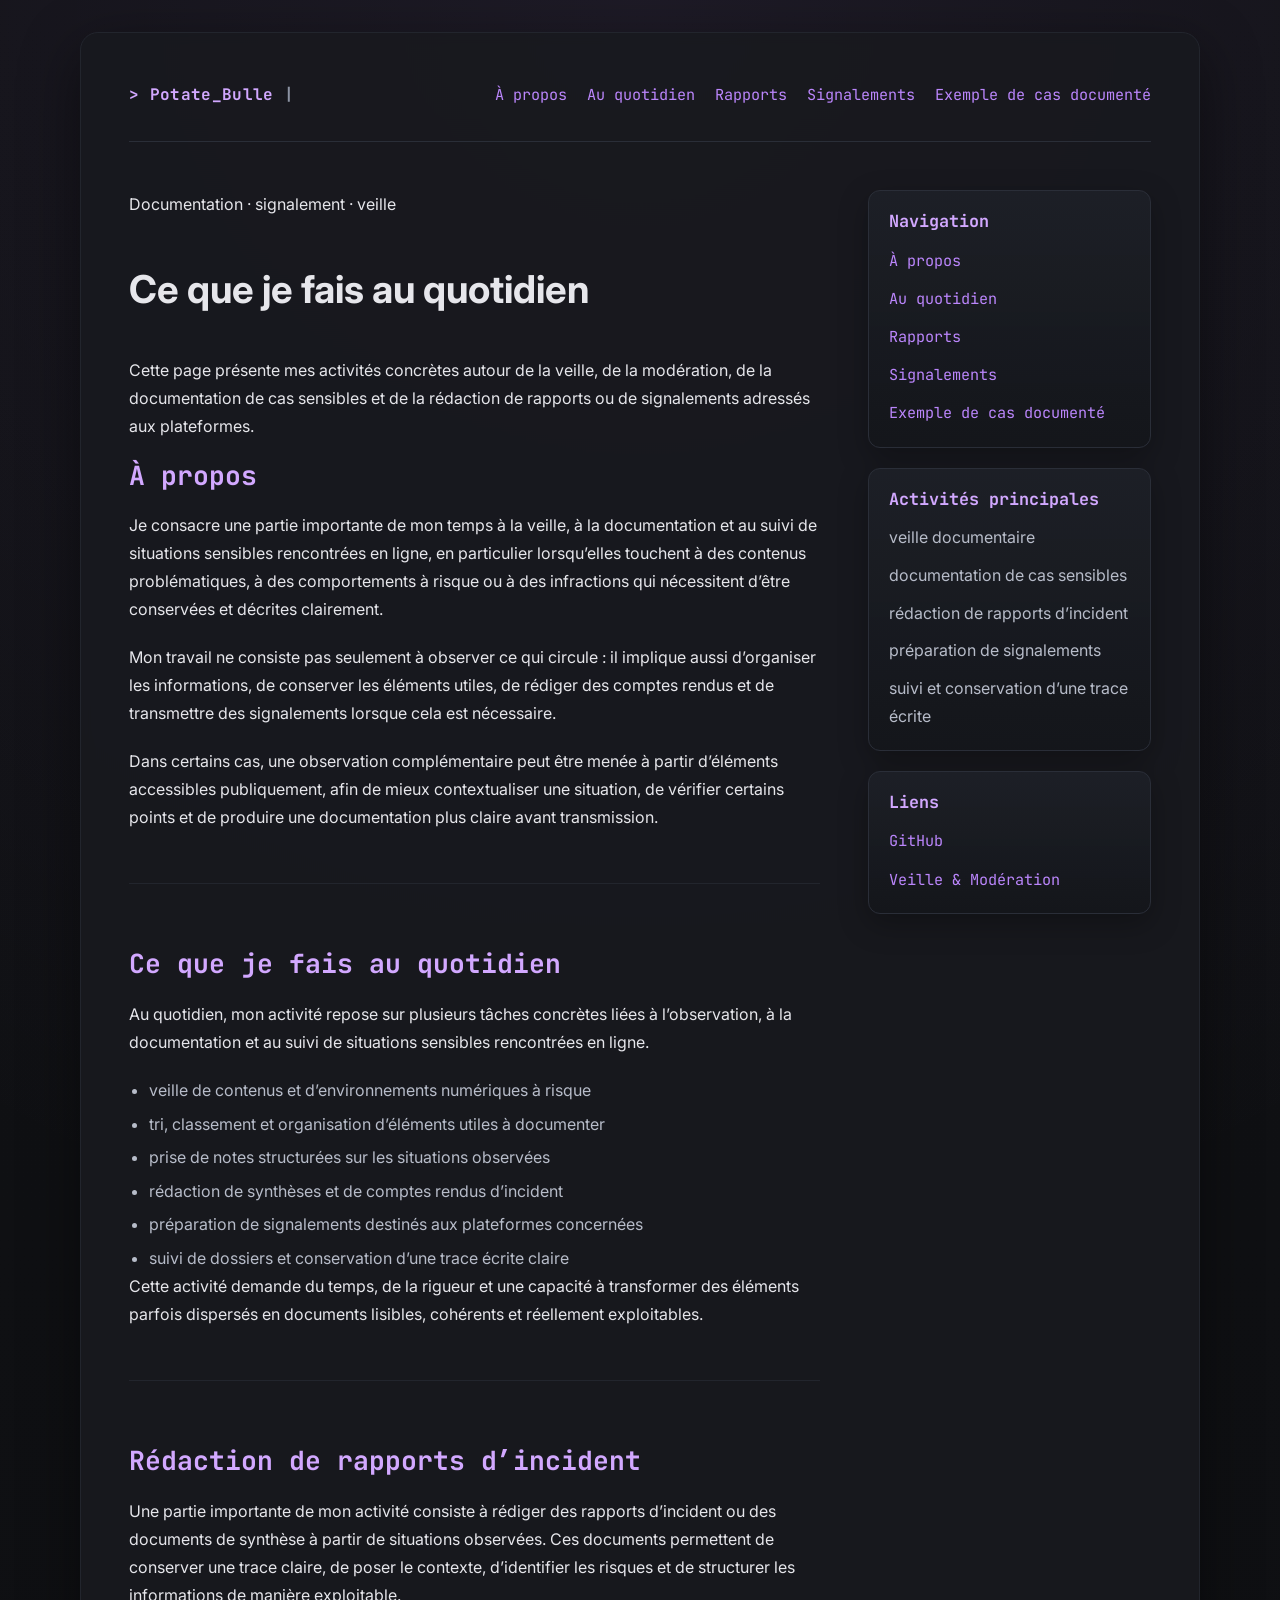
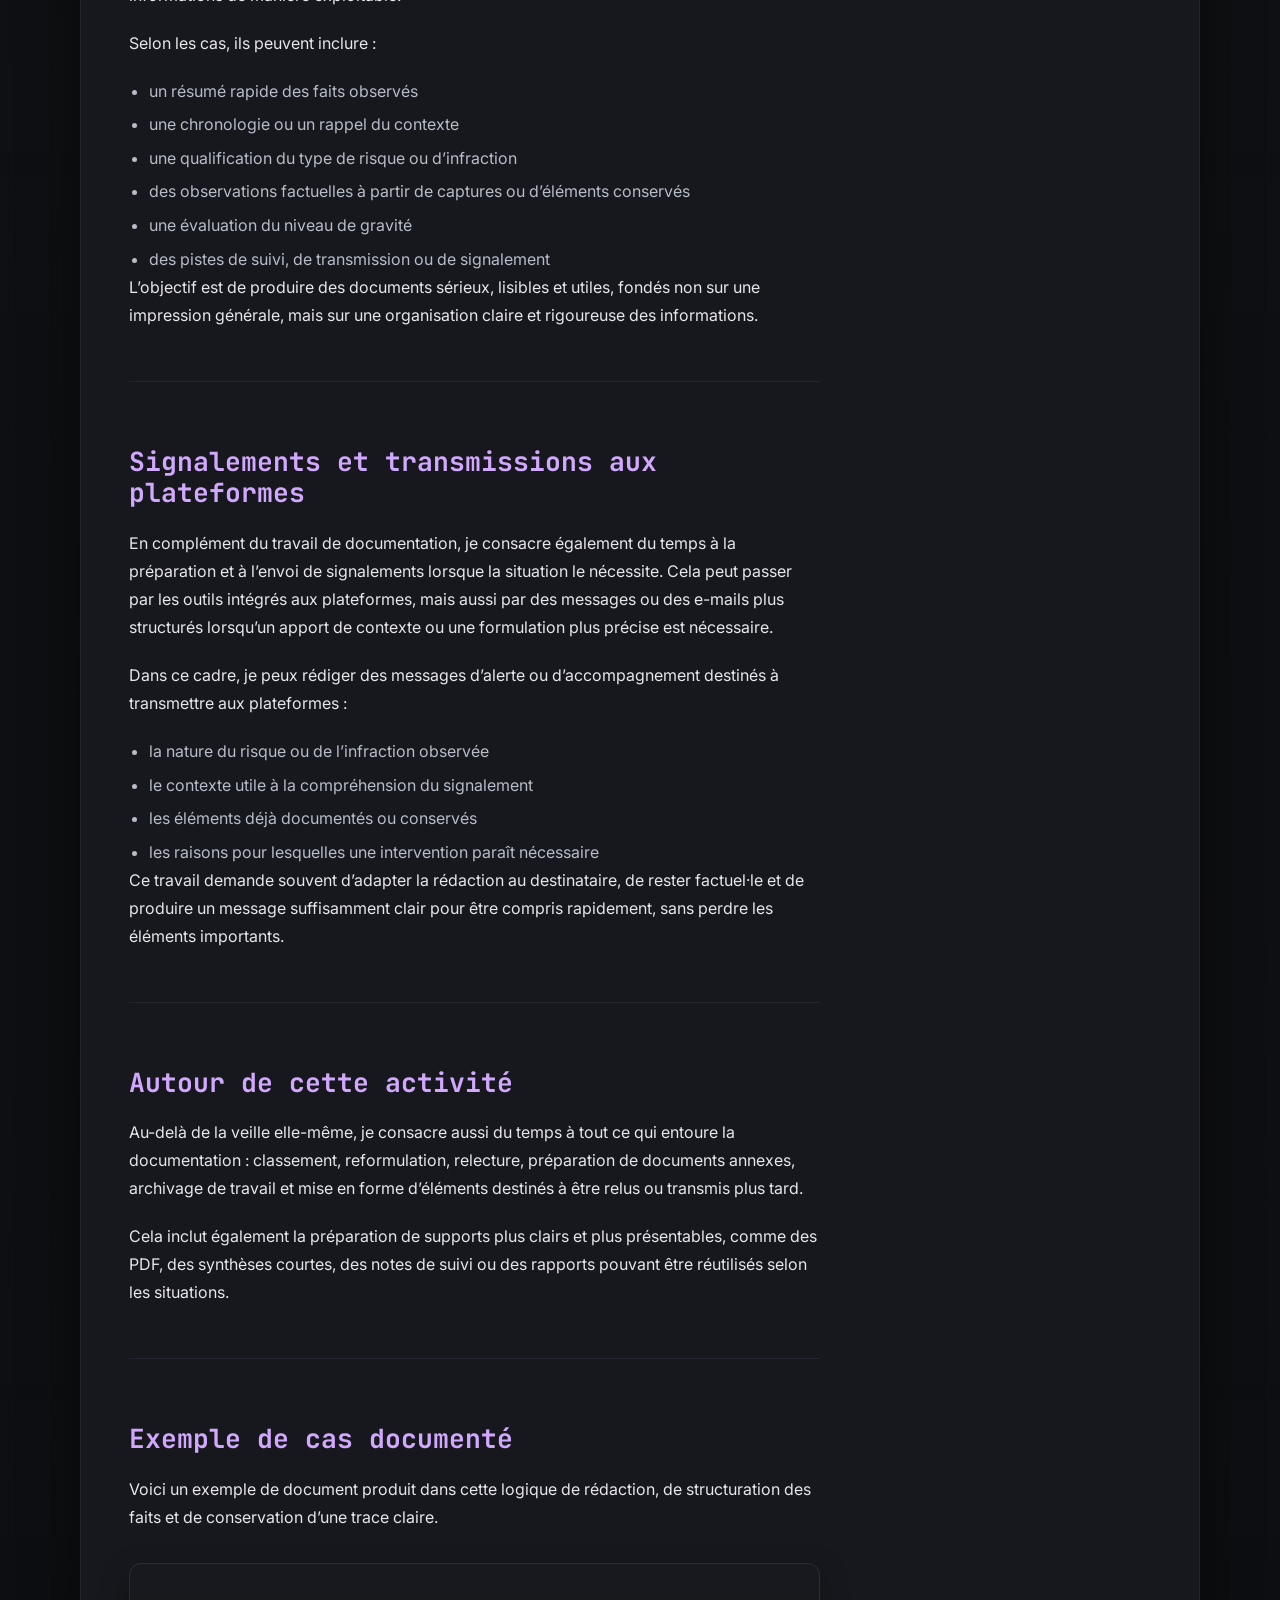
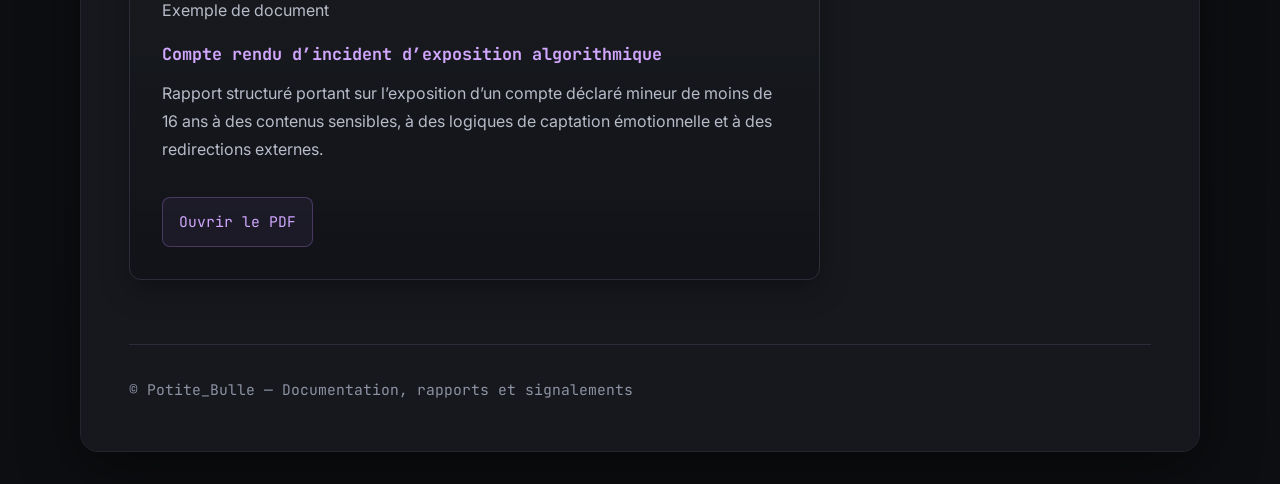
==== PotateBulle/index.html @ 7c3eee4a "Ajout d’un retour d’expérience d’investigation numérique - Ajout d’un retour d’expérience anonymisé " ====
<!doctype html>
<html lang="fr">
  <head>
    <meta charset="UTF-8" />
    <meta name="viewport" content="width=device-width, initial-scale=1.0" />
    <title>Potate_Bulle — Activités & documentation</title>
    <meta
      name="description"
      content="Page personnelle de Potate_Bulle : veille, modération, rédaction de rapports d’incident, documentation de cas sensibles et signalements adressés aux plateformes."
    />

    <link rel="stylesheet" href="style.css" />
    <link
      href="https://fonts.googleapis.com/css2?family=JetBrains+Mono:wght@500;700&family=Inter:wght@400;500;600;700&display=swap"
      rel="stylesheet"
    />
  </head>

  <body>
    <div class="container">
      <header class="site-header">
        <div class="logo" aria-label="Nom du site">
          &gt; Potate_Bulle <span>|</span>
        </div>

        <nav aria-label="Navigation principale">
          <a href="#about">À propos</a>
          <a href="#daily">Au quotidien</a>
          <a href="#reports">Rapports</a>
          <a href="#signals">Signalements</a>
          <a href="#pdf">Exemple de cas documenté</a>
        </nav>
      </header>

      <main>
        <section class="content">
          <section class="hero-block">
            <p class="eyebrow">Documentation · signalement · veille</p>
            <h1>Ce que je fais au quotidien</h1>
            <p class="hero-text">
              Cette page présente mes activités concrètes autour de la veille,
              de la modération, de la documentation de cas sensibles et de la
              rédaction de rapports ou de signalements adressés aux plateformes.
            </p>
          </section>

          <section id="about" class="section-block">
            <h2>À propos</h2>
            <p>
              Je consacre une partie importante de mon temps à la veille, à la
              documentation et au suivi de situations sensibles rencontrées en
              ligne, en particulier lorsqu’elles touchent à des contenus
              problématiques, à des comportements à risque ou à des infractions
              qui nécessitent d’être conservées et décrites clairement.
            </p>

            <p>
              Mon travail ne consiste pas seulement à observer ce qui circule :
              il implique aussi d’organiser les informations, de conserver les
              éléments utiles, de rédiger des comptes rendus et de transmettre
              des signalements lorsque cela est nécessaire.
            </p>

            <p>
              Dans certains cas, une observation complémentaire peut être menée
              à partir d’éléments accessibles publiquement, afin de mieux
              contextualiser une situation, de vérifier certains points et de
              produire une documentation plus claire avant transmission.
            </p>
          </section>

          <section id="daily" class="section-block">
            <h2>Ce que je fais au quotidien</h2>
            <p>
              Au quotidien, mon activité repose sur plusieurs tâches concrètes
              liées à l’observation, à la documentation et au suivi de
              situations sensibles rencontrées en ligne.
            </p>

            <ul>
              <li>
                veille de contenus et d’environnements numériques à risque
              </li>
              <li>
                tri, classement et organisation d’éléments utiles à documenter
              </li>
              <li>prise de notes structurées sur les situations observées</li>
              <li>rédaction de synthèses et de comptes rendus d’incident</li>
              <li>
                préparation de signalements destinés aux plateformes concernées
              </li>
              <li>
                suivi de dossiers et conservation d’une trace écrite claire
              </li>
            </ul>

            <p>
              Cette activité demande du temps, de la rigueur et une capacité à
              transformer des éléments parfois dispersés en documents lisibles,
              cohérents et réellement exploitables.
            </p>
          </section>

          <section id="reports" class="section-block">
            <h2>Rédaction de rapports d’incident</h2>
            <p>
              Une partie importante de mon activité consiste à rédiger des
              rapports d’incident ou des documents de synthèse à partir de
              situations observées. Ces documents permettent de conserver une
              trace claire, de poser le contexte, d’identifier les risques et de
              structurer les informations de manière exploitable.
            </p>

            <p>Selon les cas, ils peuvent inclure :</p>

            <ul>
              <li>un résumé rapide des faits observés</li>
              <li>une chronologie ou un rappel du contexte</li>
              <li>une qualification du type de risque ou d’infraction</li>
              <li>
                des observations factuelles à partir de captures ou d’éléments
                conservés
              </li>
              <li>une évaluation du niveau de gravité</li>
              <li>des pistes de suivi, de transmission ou de signalement</li>
            </ul>

            <p>
              L’objectif est de produire des documents sérieux, lisibles et
              utiles, fondés non sur une impression générale, mais sur une
              organisation claire et rigoureuse des informations.
            </p>
          </section>

          <section id="signals" class="section-block">
            <h2>Signalements et transmissions aux plateformes</h2>
            <p>
              En complément du travail de documentation, je consacre également
              du temps à la préparation et à l’envoi de signalements lorsque la
              situation le nécessite. Cela peut passer par les outils intégrés
              aux plateformes, mais aussi par des messages ou des e-mails plus
              structurés lorsqu’un apport de contexte ou une formulation plus
              précise est nécessaire.
            </p>

            <p>
              Dans ce cadre, je peux rédiger des messages d’alerte ou
              d’accompagnement destinés à transmettre aux plateformes :
            </p>

            <ul>
              <li>la nature du risque ou de l’infraction observée</li>
              <li>le contexte utile à la compréhension du signalement</li>
              <li>les éléments déjà documentés ou conservés</li>
              <li>
                les raisons pour lesquelles une intervention paraît nécessaire
              </li>
            </ul>

            <p>
              Ce travail demande souvent d’adapter la rédaction au destinataire,
              de rester factuel·le et de produire un message suffisamment clair
              pour être compris rapidement, sans perdre les éléments importants.
            </p>
          </section>

          <section id="other" class="section-block">
            <h2>Autour de cette activité</h2>
            <p>
              Au-delà de la veille elle-même, je consacre aussi du temps à tout
              ce qui entoure la documentation : classement, reformulation,
              relecture, préparation de documents annexes, archivage de travail
              et mise en forme d’éléments destinés à être relus ou transmis plus
              tard.
            </p>

            <p>
              Cela inclut également la préparation de supports plus clairs et
              plus présentables, comme des PDF, des synthèses courtes, des notes
              de suivi ou des rapports pouvant être réutilisés selon les
              situations.
            </p>
          </section>

          <section id="pdf" class="section-block">
            <h2>Exemple de cas documenté</h2>
            <p>
              Voici un exemple de document produit dans cette logique de
              rédaction, de structuration des faits et de conservation d’une
              trace claire.
            </p>

            <article class="pdf-card">
              <p class="pdf-tag">Exemple de document</p>
              <h3>Compte rendu d’incident d’exposition algorithmique</h3>
              <p>
                Rapport structuré portant sur l’exposition d’un compte déclaré
                mineur de moins de 16 ans à des contenus sensibles, à des
                logiques de captation émotionnelle et à des redirections
                externes.
              </p>
              <a
                href="https://drive.google.com/file/d/1jq37dCwUEpDMv2aNi8sYhHijx99ZOrle/view"
                target="_blank"
                rel="noopener noreferrer"
              >
                Ouvrir le PDF
              </a>
            </article>
          </section>
        </section>

        <aside class="sidebar" aria-label="Informations secondaires">
          <section class="sidebar-block">
            <h3>Navigation</h3>
            <ul>
              <li><a href="#about">À propos</a></li>
              <li><a href="#daily">Au quotidien</a></li>
              <li><a href="#reports">Rapports</a></li>
              <li><a href="#signals">Signalements</a></li>
              <li><a href="#pdf">Exemple de cas documenté</a></li>
            </ul>
          </section>

          <section class="sidebar-block">
            <h3>Activités principales</h3>
            <ul>
              <li>veille documentaire</li>
              <li>documentation de cas sensibles</li>
              <li>rédaction de rapports d’incident</li>
              <li>préparation de signalements</li>
              <li>suivi et conservation d’une trace écrite</li>
            </ul>
          </section>

          <section class="sidebar-block">
            <h3>Liens</h3>
            <ul>
              <li>
                <a
                  href="https://github.com/PotiteBulle"
                  target="_blank"
                  rel="noopener noreferrer"
                >
                  GitHub
                </a>
              </li>
              <li>
                <a
                  href="https://potitebulle.github.io/"
                  target="_blank"
                  rel="noopener noreferrer"
                >
                  Veille & Modération
                </a>
              </li>
            </ul>
          </section>
        </aside>
      </main>

      <footer class="site-footer">
        <p>© Potite_Bulle — Documentation, rapports et signalements</p>
      </footer>
    </div>
  </body>
</html>
---- PotateBulle/style.css ----
:root {
  --bg-page: #111214;
  --bg-panel: #181a1f;
  --bg-panel-soft: #1e2128;
  --bg-card: #14161b;
  --border: #2a2e38;
  --border-soft: #22252d;

  --text-main: #e6e6eb;
  --text-soft: #b7bcc9;
  --text-muted: #8c93a3;

  --accent: #bb86fc;
  --accent-strong: #d2a8ff;
  --accent-hover: #ff9d57;

  --shadow-lg: 0 18px 60px rgba(0, 0, 0, 0.45);
  --shadow-md: 0 10px 30px rgba(0, 0, 0, 0.28);

  --radius-lg: 18px;
  --radius-md: 12px;
  --radius-sm: 8px;

  --container-width: 1120px;

  --space-2xs: 0.35rem;
  --space-xs: 0.6rem;
  --space-sm: 0.9rem;
  --space-md: 1.25rem;
  --space-lg: 2rem;
  --space-xl: 3rem;
  --space-2xl: 4rem;

  --font-body: "Inter", system-ui, sans-serif;
  --font-ui: "JetBrains Mono", monospace;
}

*,
*::before,
*::after {
  box-sizing: border-box;
}

html {
  scroll-behavior: smooth;
}

body {
  margin: 0;
  padding: var(--space-lg);
  background:
    radial-gradient(circle at top, rgba(187, 134, 252, 0.08), transparent 35%),
    linear-gradient(180deg, #101114 0%, #0d0e11 100%);
  color: var(--text-main);
  font-family: var(--font-body);
  line-height: 1.75;
}

.container {
  width: min(100%, var(--container-width));
  margin: 0 auto;
  padding: var(--space-xl);
  background: rgba(24, 26, 31, 0.92);
  border: 1px solid var(--border-soft);
  border-radius: var(--radius-lg);
  box-shadow: var(--shadow-lg);
  backdrop-filter: blur(6px);
}

.site-header {
  display: flex;
  justify-content: space-between;
  align-items: center;
  gap: var(--space-lg);
  padding-bottom: var(--space-lg);
  margin-bottom: var(--space-xl);
  border-bottom: 1px solid var(--border);
}

.logo {
  color: var(--accent-strong);
  font-family: var(--font-ui);
  font-size: 1rem;
  font-weight: 700;
  letter-spacing: 0.02em;
  white-space: nowrap;
}

.logo span {
  color: var(--text-muted);
}

nav {
  display: flex;
  flex-wrap: wrap;
  gap: var(--space-md);
}

nav a {
  color: var(--accent);
  text-decoration: none;
  font-family: var(--font-ui);
  font-size: 0.95rem;
  transition:
    color 0.18s ease,
    opacity 0.18s ease;
}

nav a:hover,
nav a:focus-visible {
  color: var(--accent-hover);
  outline: none;
}

main {
  display: grid;
  grid-template-columns: minmax(0, 2.2fr) minmax(250px, 0.9fr);
  gap: var(--space-xl);
  align-items: start;
}

.content {
  min-width: 0;
}

.section-block + .section-block {
  margin-top: var(--space-2xl);
}

.section-block h1,
.section-block h2,
.section-block h3,
.sidebar h3,
.pdf-card h3 {
  margin-top: 0;
  color: var(--accent-strong);
  font-family: var(--font-ui);
  line-height: 1.2;
}

h1 {
  font-size: clamp(2rem, 3vw, 2.6rem);
  margin-bottom: var(--space-lg);
}

h2 {
  font-size: 1.65rem;
  margin-bottom: var(--space-md);
}

h3 {
  font-size: 1.05rem;
  margin-bottom: var(--space-sm);
}

p {
  margin: 0 0 var(--space-md);
  color: var(--text-main);
  max-width: 72ch;
}

ul {
  margin: 0.6rem 0 0;
  padding-left: 1.25rem;
  color: var(--text-soft);
}

li + li {
  margin-top: var(--space-2xs);
}

.section-block {
  padding-bottom: var(--space-lg);
  border-bottom: 1px solid var(--border-soft);
}

.section-block:last-child {
  border-bottom: 0;
  padding-bottom: 0;
}

.sidebar {
  position: sticky;
  top: 1.5rem;
}

.sidebar-block {
  padding: var(--space-md);
  background: linear-gradient(180deg, rgba(30, 33, 40, 0.88), rgba(20, 22, 27, 0.95));
  border: 1px solid var(--border);
  border-radius: var(--radius-md);
  box-shadow: var(--shadow-md);
}

.sidebar-block + .sidebar-block {
  margin-top: var(--space-md);
}

.sidebar ul {
  margin: 0;
  padding: 0;
  list-style: none;
}

.sidebar li + li {
  margin-top: var(--space-xs);
}

.sidebar a {
  color: var(--accent);
  text-decoration: none;
  font-family: var(--font-ui);
  font-size: 0.95rem;
  transition: color 0.18s ease;
}

.sidebar a:hover,
.sidebar a:focus-visible {
  color: var(--accent-hover);
  outline: none;
}

.sidebar p {
  margin: 0;
  color: var(--text-soft);
  font-size: 0.96rem;
  max-width: none;
}

.pdf-card {
  margin-top: var(--space-lg);
  padding: var(--space-lg);
  background: linear-gradient(180deg, rgba(24, 26, 31, 0.9), rgba(17, 19, 24, 1));
  border: 1px solid var(--border);
  border-radius: var(--radius-md);
  box-shadow: var(--shadow-md);
}

.pdf-card p {
  color: var(--text-soft);
}

.pdf-card a {
  display: inline-flex;
  align-items: center;
  gap: 0.45rem;
  margin-top: var(--space-sm);
  padding: 0.7rem 1rem;
  border: 1px solid rgba(187, 134, 252, 0.28);
  border-radius: var(--radius-sm);
  color: var(--accent-strong);
  text-decoration: none;
  font-family: var(--font-ui);
  font-size: 0.92rem;
  background: rgba(187, 134, 252, 0.06);
  transition:
    background 0.18s ease,
    border-color 0.18s ease,
    color 0.18s ease,
    transform 0.18s ease;
}

.pdf-card a:hover,
.pdf-card a:focus-visible {
  background: rgba(255, 157, 87, 0.08);
  border-color: rgba(255, 157, 87, 0.35);
  color: var(--accent-hover);
  transform: translateY(-1px);
  outline: none;
}

.site-footer {
  margin-top: var(--space-2xl);
  padding-top: var(--space-lg);
  border-top: 1px solid var(--border);
}

.site-footer p {
  margin: 0;
  color: var(--text-muted);
  font-size: 0.92rem;
  font-family: var(--font-ui);
}

@media (max-width: 920px) {
  body {
    padding: 1rem;
  }

  .container {
    padding: 1.4rem;
  }

  .site-header {
    flex-direction: column;
    align-items: flex-start;
  }

  main {
    grid-template-columns: 1fr;
  }

  .sidebar {
    position: static;
  }

  p {
    max-width: none;
  }
}

@media (max-width: 640px) {
  nav {
    gap: 0.75rem 1rem;
  }

  nav a {
    font-size: 0.88rem;
  }

  h1 {
    font-size: 1.8rem;
  }

  h2 {
    font-size: 1.35rem;
  }

  .pdf-card {
    padding: 1rem;
  }
}
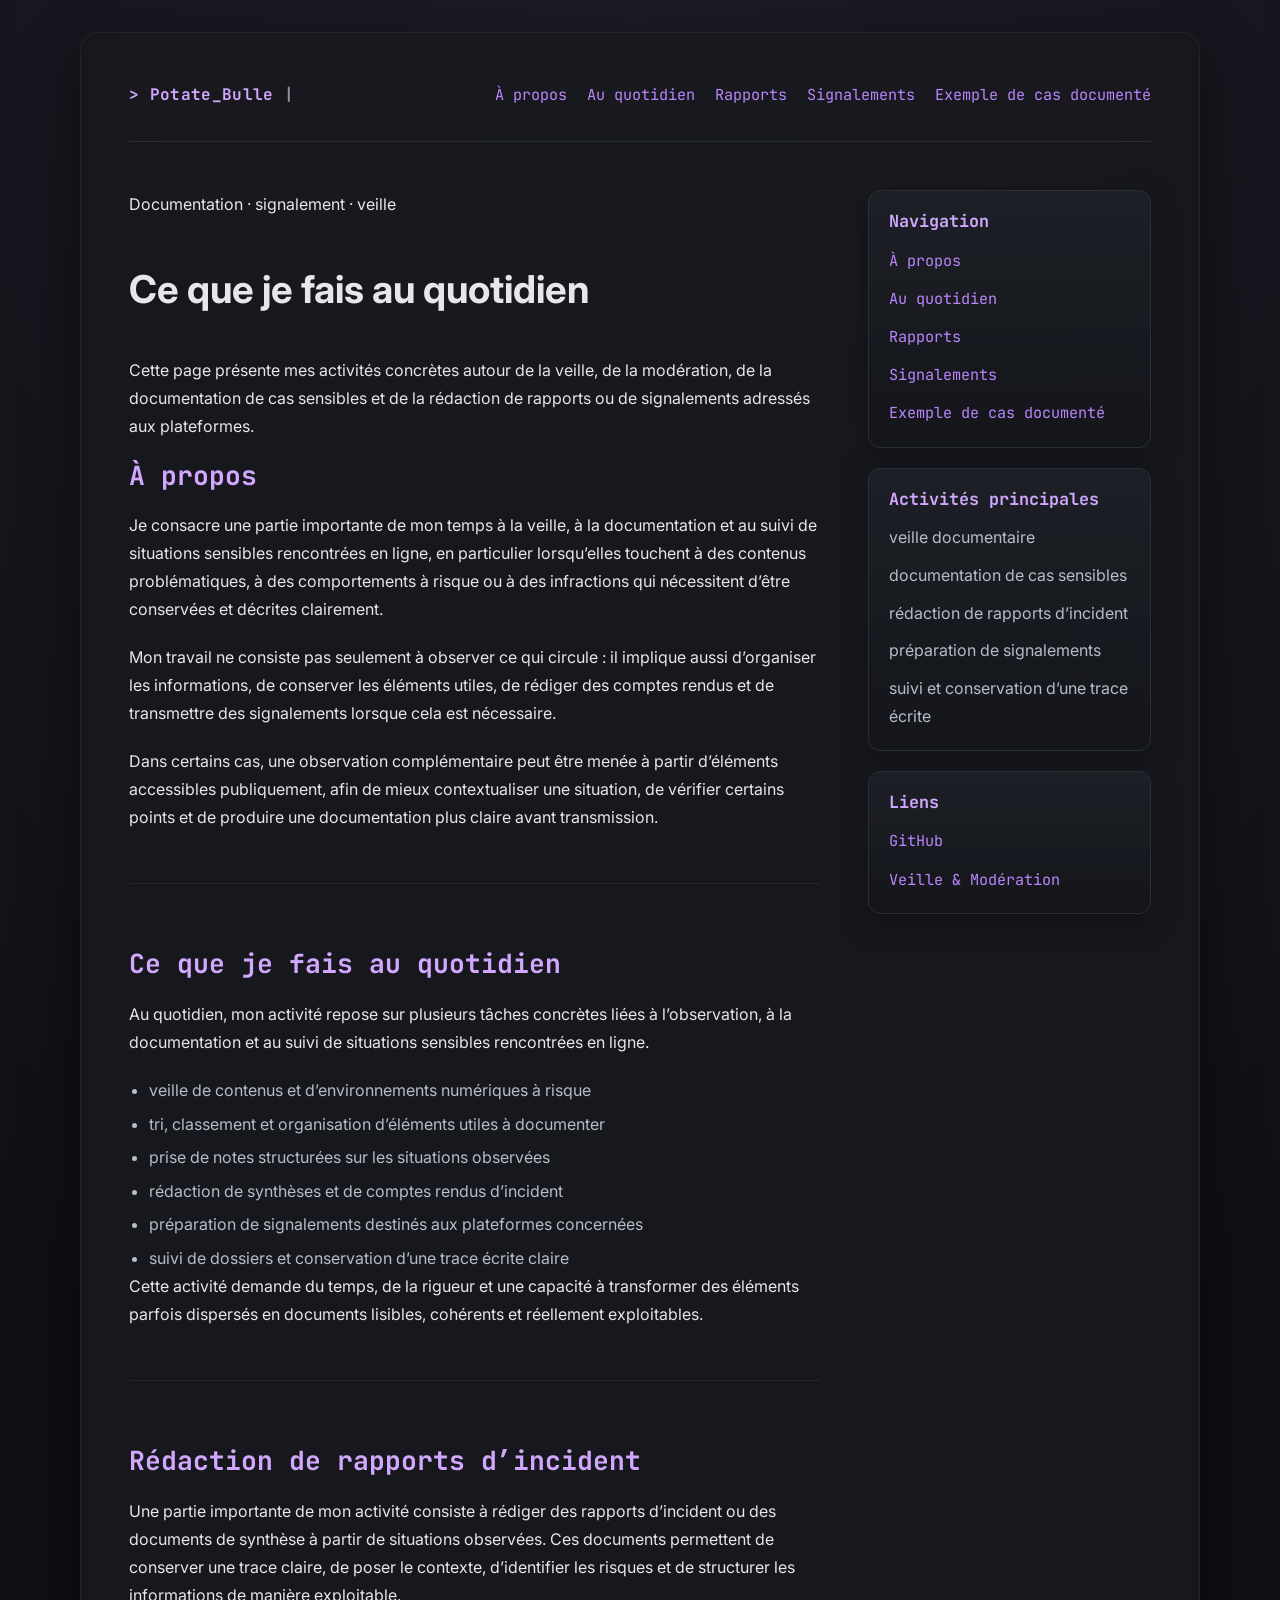
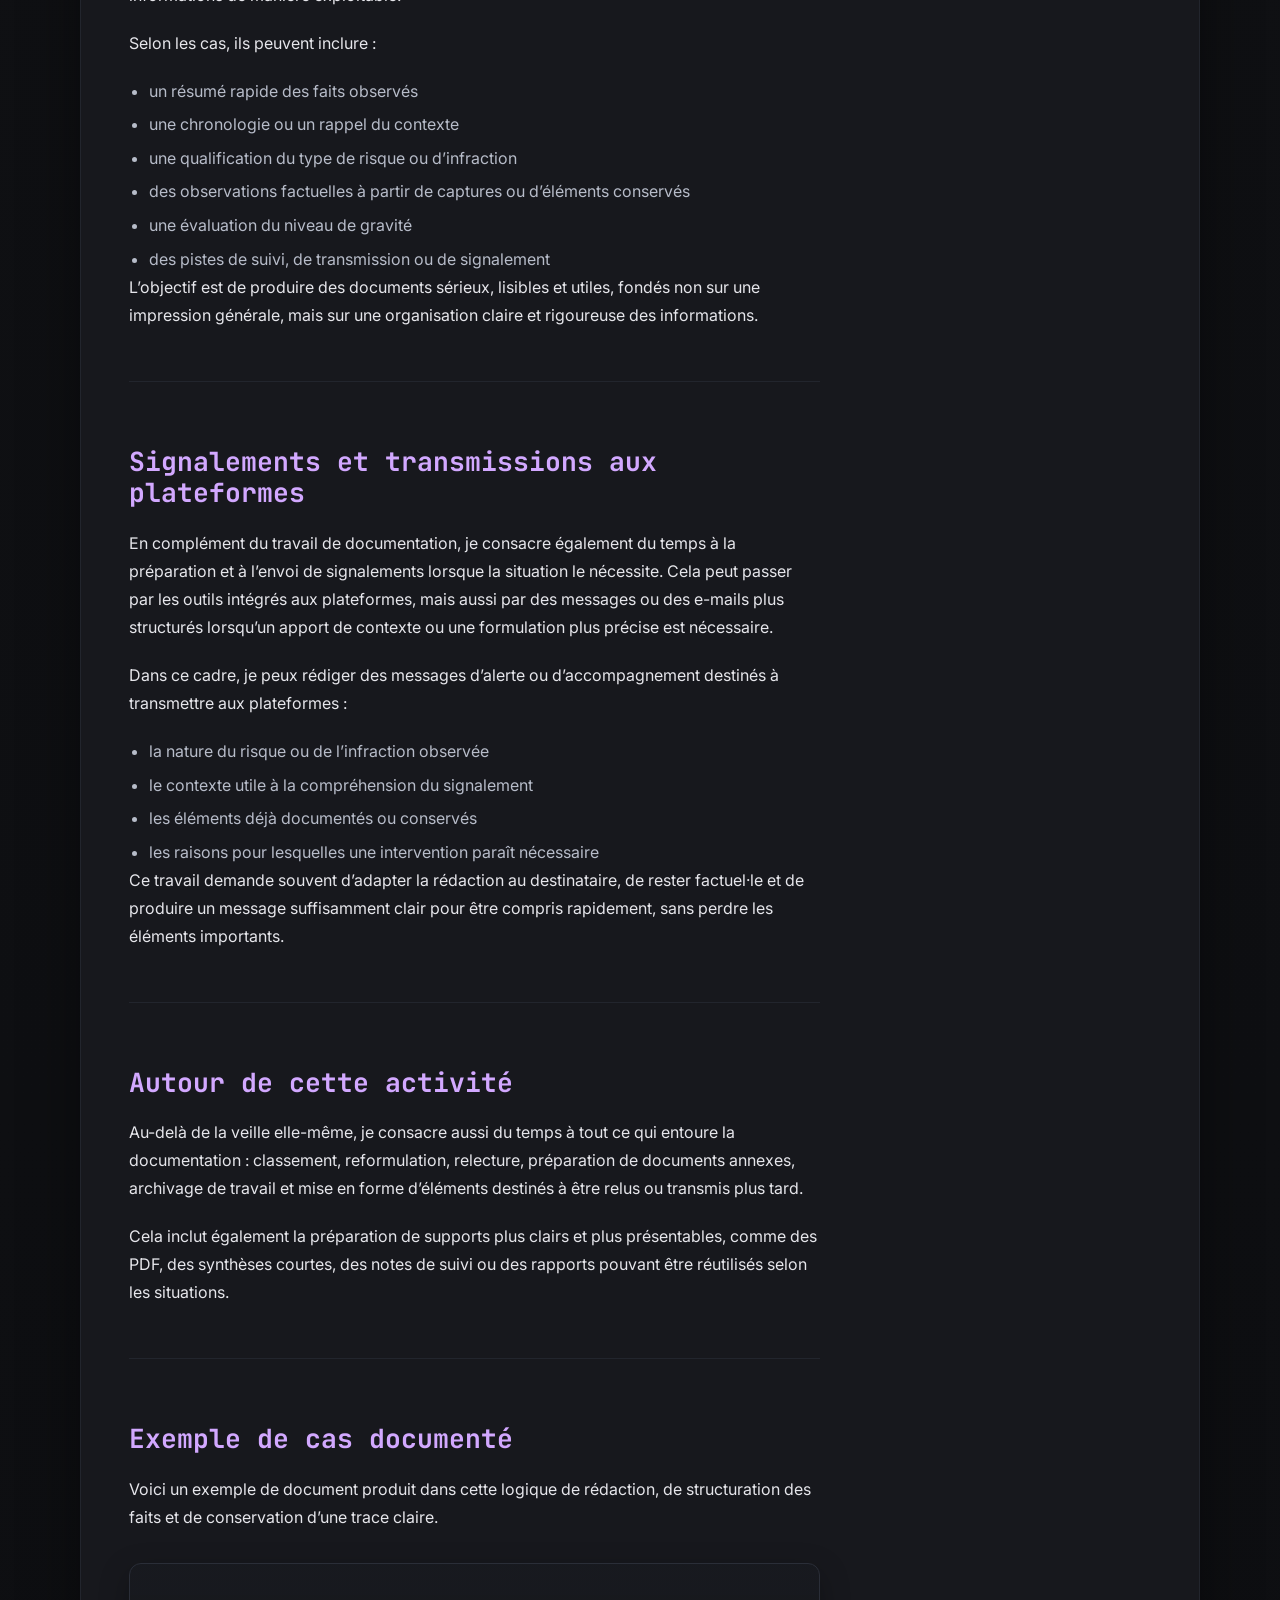
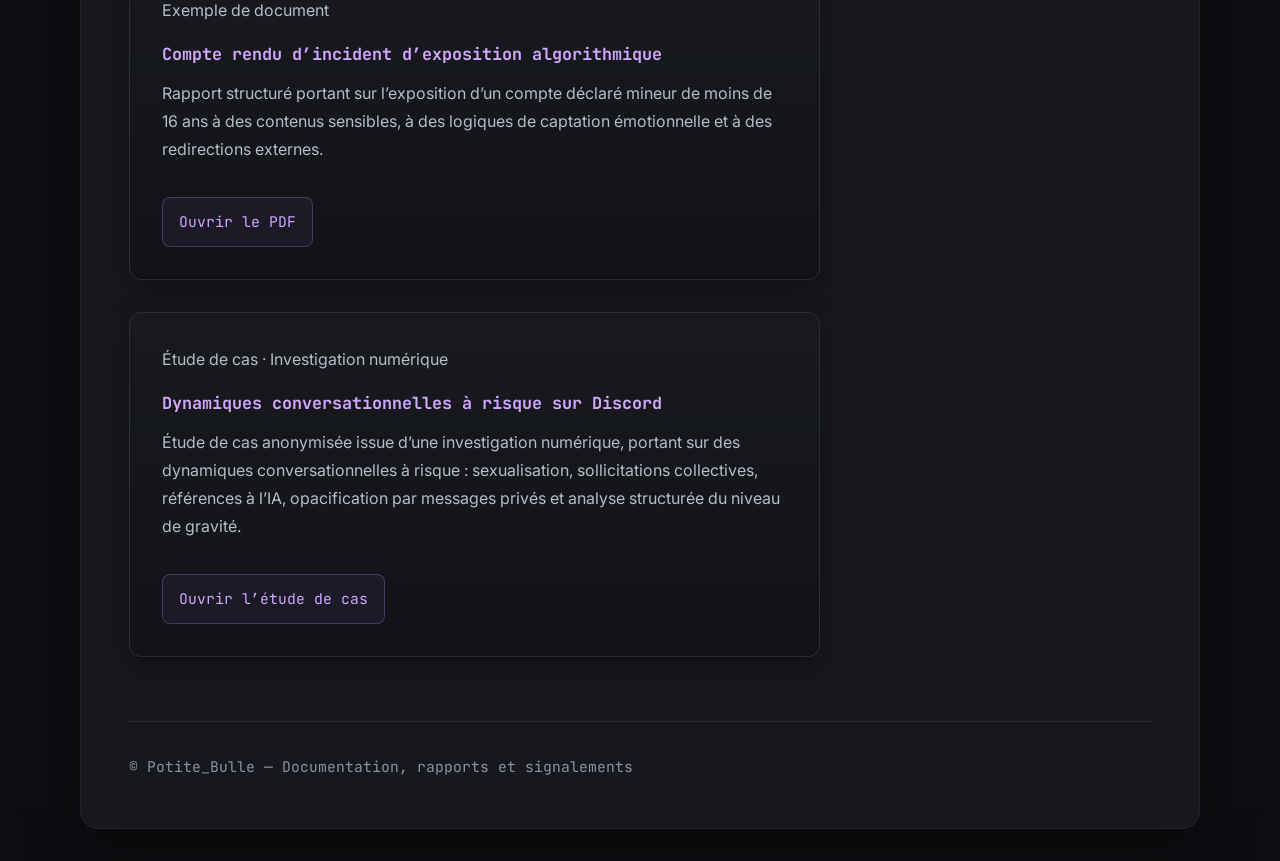
==== commit 4fe4ae50: "Ajout d’une étude de cas documentée - Ajout d’une nouvelle page d’étude de cas anonymisée - Mise à j" ====
--- a/PotateBulle/index.html
+++ b/PotateBulle/index.html
@@ -207,6 +207,24 @@
                 Ouvrir le PDF
               </a>
             </article>
+            <article class="pdf-card">
+              <p class="pdf-tag">Étude de cas · Investigation numérique</p>
+              <h3>Dynamiques conversationnelles à risque sur Discord</h3>
+              <p>
+                Étude de cas anonymisée issue d’une investigation numérique,
+                portant sur des dynamiques conversationnelles à risque :
+                sexualisation, sollicitations collectives, références à l’IA,
+                opacification par messages privés et analyse structurée du
+                niveau de gravité.
+              </p>
+              <a
+                href="/Blog/pages/analyse/index.html"
+                target="_blank"
+                rel="noopener noreferrer"
+              >
+                Ouvrir l’étude de cas
+              </a>
+            </article>
           </section>
         </section>
 
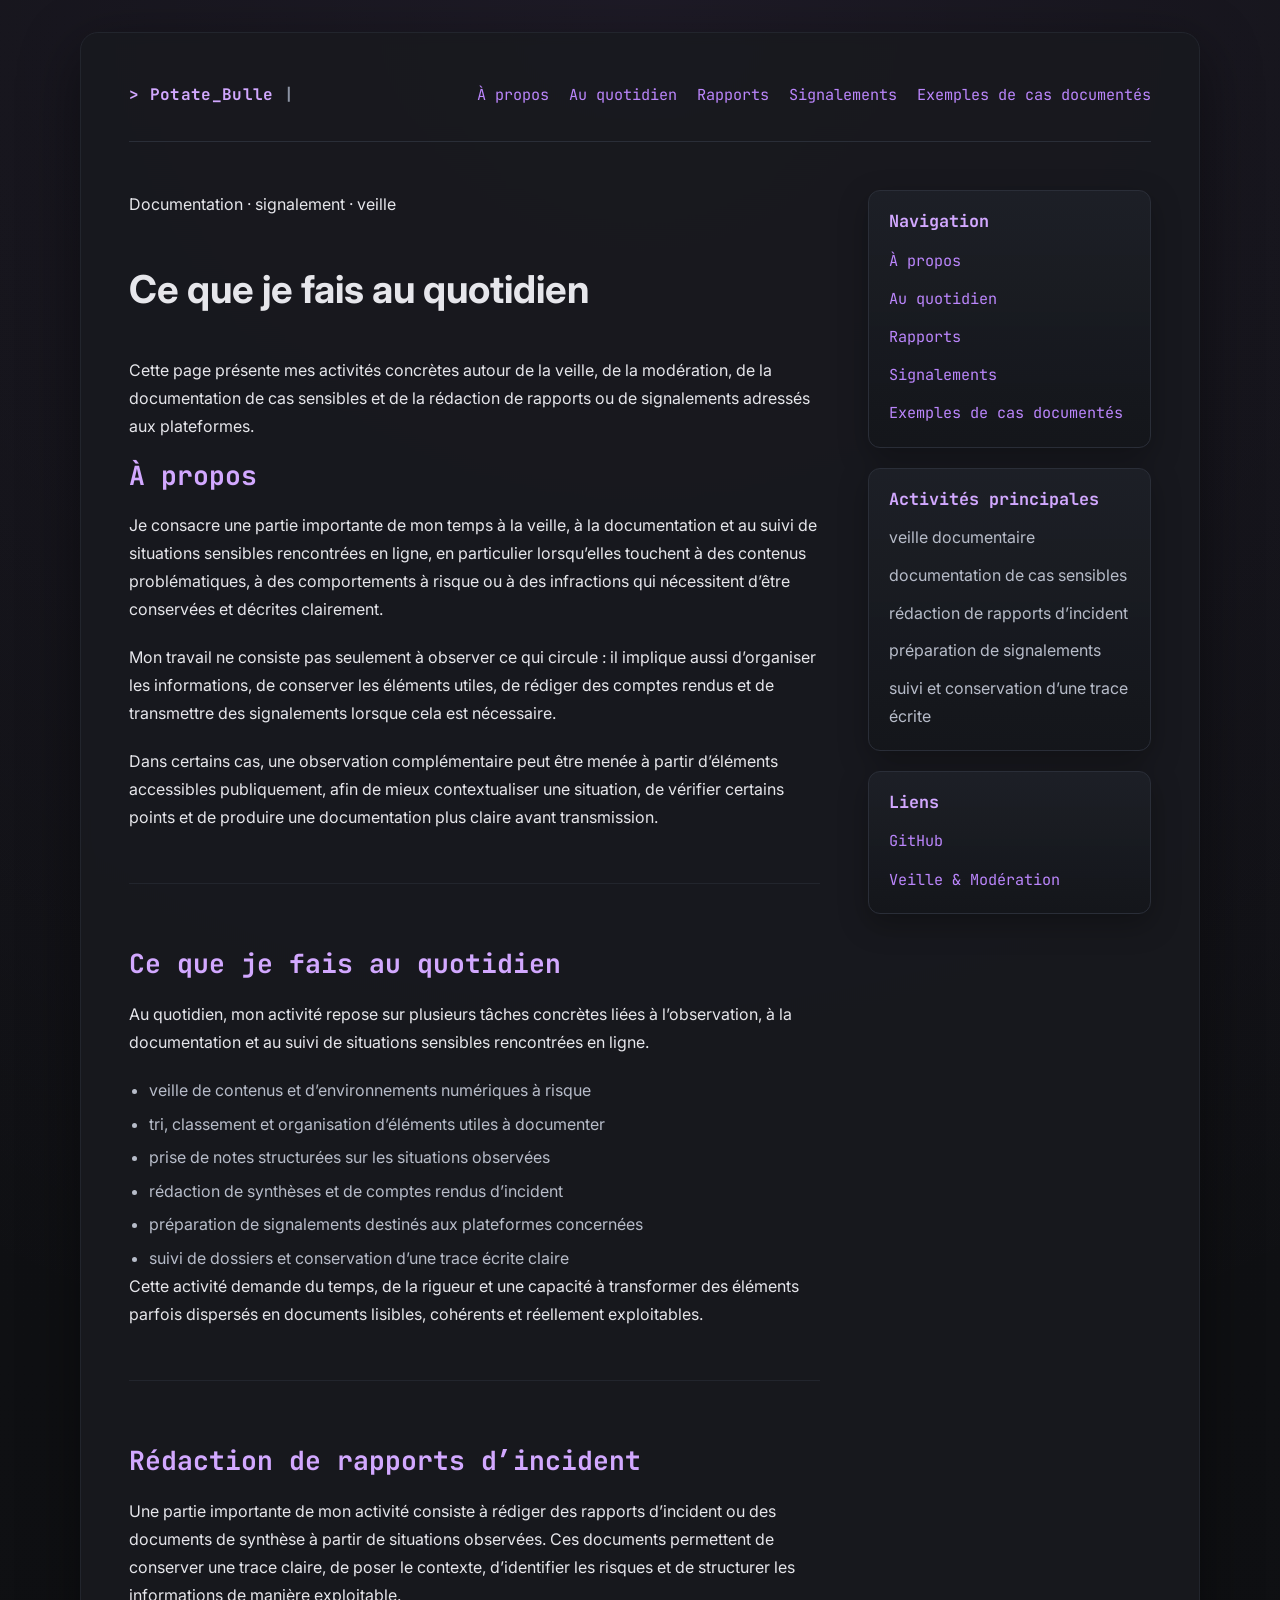
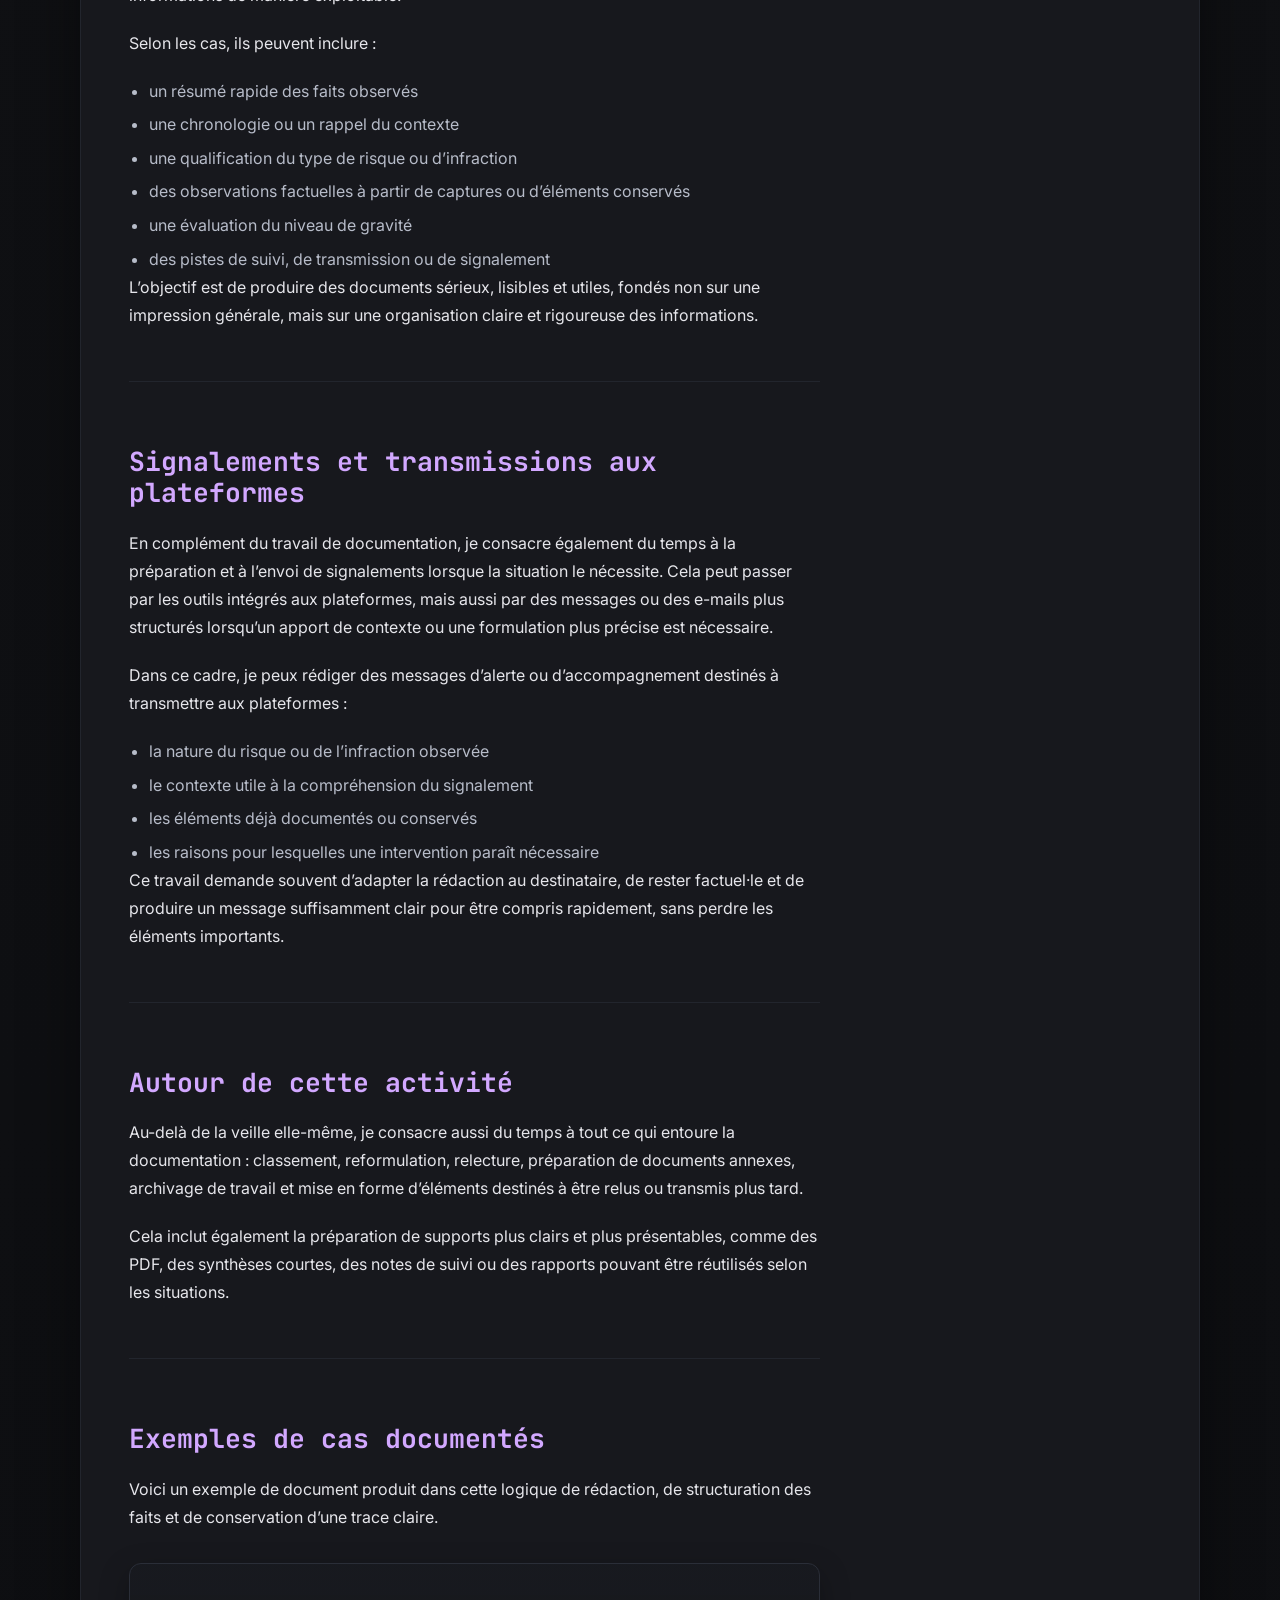
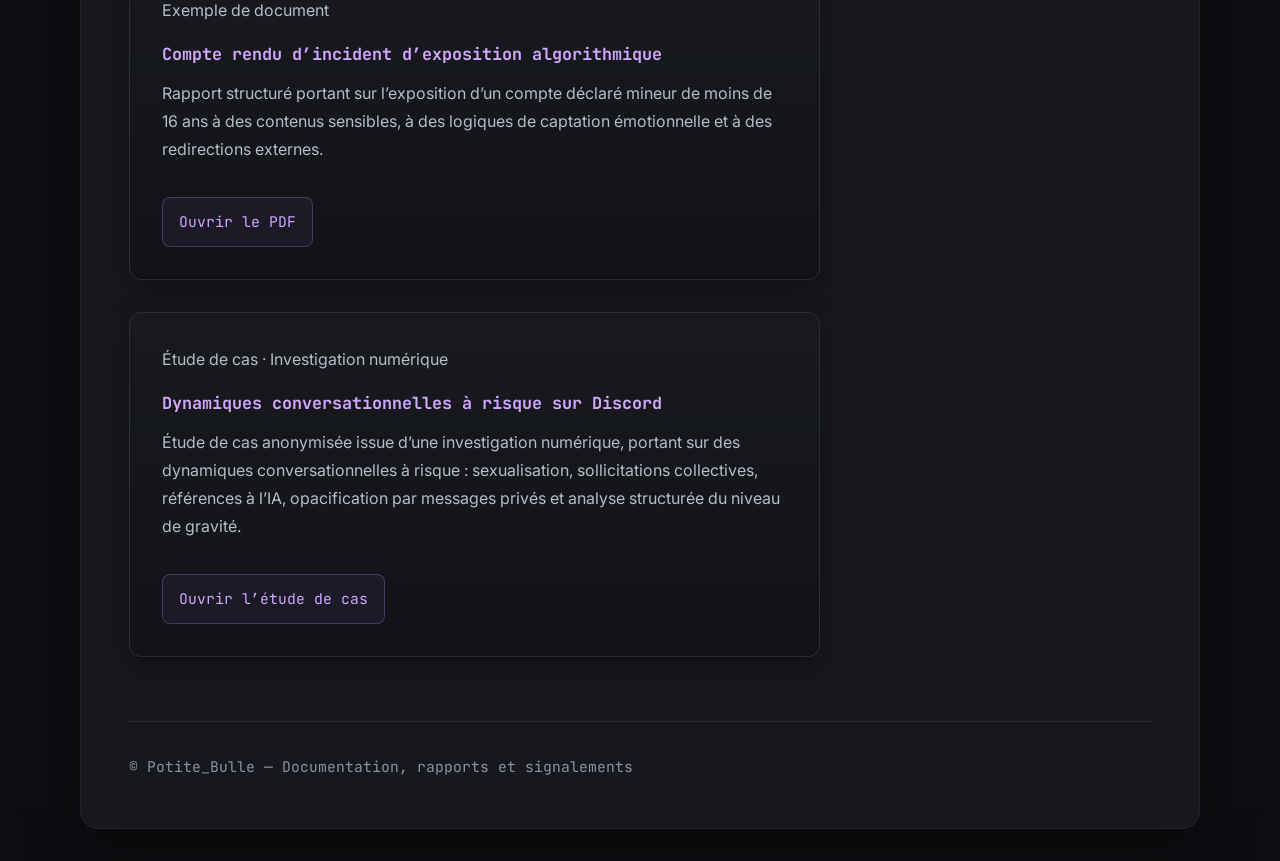
==== commit b07479fb: "Update ::Correction::" ====
--- a/PotateBulle/index.html
+++ b/PotateBulle/index.html
@@ -28,7 +28,7 @@
           <a href="#daily">Au quotidien</a>
           <a href="#reports">Rapports</a>
           <a href="#signals">Signalements</a>
-          <a href="#pdf">Exemple de cas documenté</a>
+          <a href="#pdf">Exemples de cas documentés</a>
         </nav>
       </header>
 
@@ -183,7 +183,7 @@
           </section>
 
           <section id="pdf" class="section-block">
-            <h2>Exemple de cas documenté</h2>
+            <h2>Exemples de cas documentés</h2>
             <p>
               Voici un exemple de document produit dans cette logique de
               rédaction, de structuration des faits et de conservation d’une
@@ -236,7 +236,7 @@
               <li><a href="#daily">Au quotidien</a></li>
               <li><a href="#reports">Rapports</a></li>
               <li><a href="#signals">Signalements</a></li>
-              <li><a href="#pdf">Exemple de cas documenté</a></li>
+              <li><a href="#pdf">Exemples de cas documentés</a></li>
             </ul>
           </section>
 
